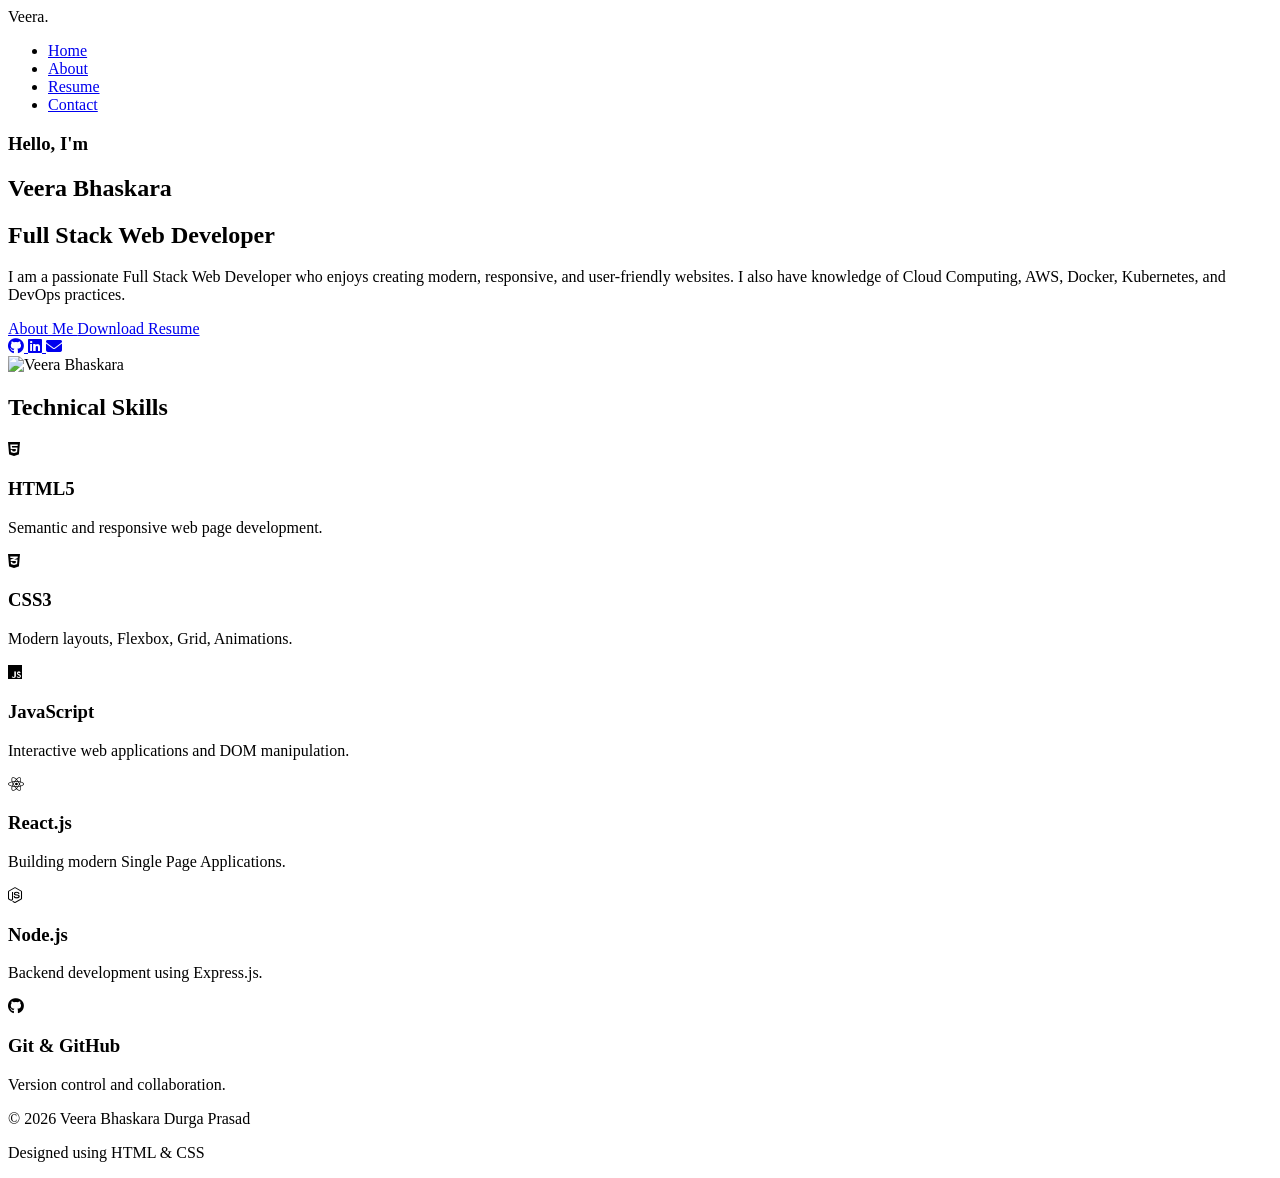
==== index.html @ c58fdfc6 "Add initial HTML structure for personal website" ====
<!DOCTYPE html>
<html lang="en">
<head>
    <meta charset="UTF-8">
    <meta name="viewport" content="width=device-width, initial-scale=1.0">
    <title>Veera Bhaskara | Full Stack Web Developer</title>

    <!-- CSS -->
    <link rel="stylesheet" href="style.css">

    <!-- Google Fonts -->
    <link href="https://fonts.googleapis.com/css2?family=Poppins:wght@300;400;500;600;700&display=swap" rel="stylesheet">

    <!-- Font Awesome Icons -->
    <link rel="stylesheet"
          href="https://cdnjs.cloudflare.com/ajax/libs/font-awesome/6.5.2/css/all.min.css">
</head>

<body>

<!-- ================= NAVBAR ================= -->

<header>

<nav class="navbar">

<div class="logo">
    Veera<span>.</span>
</div>

<ul class="nav-links">

<li><a href="index.html" class="active">Home</a></li>
<li><a href="about.html">About</a></li>
<li><a href="resume.html">Resume</a></li>
<li><a href="contact.html">Contact</a></li>

</ul>

</nav>

</header>

<!-- ================= HERO ================= -->

<section class="hero">

<div class="hero-text">

<h3>Hello, I'm</h3>

<h1>Veera Bhaskara</h1>

<h2>Full Stack Web Developer</h2>

<p>

I am a passionate Full Stack Web Developer who enjoys creating modern,
responsive, and user-friendly websites. I also have knowledge of
Cloud Computing, AWS, Docker, Kubernetes, and DevOps practices.

</p>

<div class="buttons">

<a href="about.html" class="btn">
About Me
</a>

<a href="resume/Veera_Bhaskara_Resume.pdf"
class="btn btn-green"
download>

Download Resume

</a>

</div>

<div class="social-icons">

<a href="https://github.com/NOVA-HELIOS/my-self" target="_blank">
<i class="fab fa-github"></i>
</a>

<a href="https://www.linkedin.com/in/koujuluri-veera-bhaskara-durga-prasad-a926a7379"
target="_blank">

<i class="fab fa-linkedin"></i>

</a>

<a href="mailto:veerabhaskar9000@gmail.com">

<i class="fas fa-envelope"></i>

</a>

</div>

</div>

<div class="hero-image">

<img src="images/profile.jpg" alt="Veera Bhaskara">

</div>

</section>

<!-- ================= SKILLS ================= -->

<section class="skills">

<h2>Technical Skills</h2>

<div class="skill-container">

<div class="skill-card">

<i class="fab fa-html5"></i>

<h3>HTML5</h3>

<p>Semantic and responsive web page development.</p>

</div>

<div class="skill-card">

<i class="fab fa-css3-alt"></i>

<h3>CSS3</h3>

<p>Modern layouts, Flexbox, Grid, Animations.</p>

</div>

<div class="skill-card">

<i class="fab fa-js"></i>

<h3>JavaScript</h3>

<p>Interactive web applications and DOM manipulation.</p>

</div>

<div class="skill-card">

<i class="fab fa-react"></i>

<h3>React.js</h3>

<p>Building modern Single Page Applications.</p>

</div>

<div class="skill-card">

<i class="fab fa-node-js"></i>

<h3>Node.js</h3>

<p>Backend development using Express.js.</p>

</div>

<div class="skill-card">

<i class="fab fa-github"></i>

<h3>Git & GitHub</h3>

<p>Version control and collaboration.</p>

</div>

</div>

</section>

<!-- ================= FOOTER ================= -->

<footer>

<p>

© 2026 Veera Bhaskara Durga Prasad

</p>

<p>

Designed using HTML & CSS

</p>

</footer>

</body>

</html>
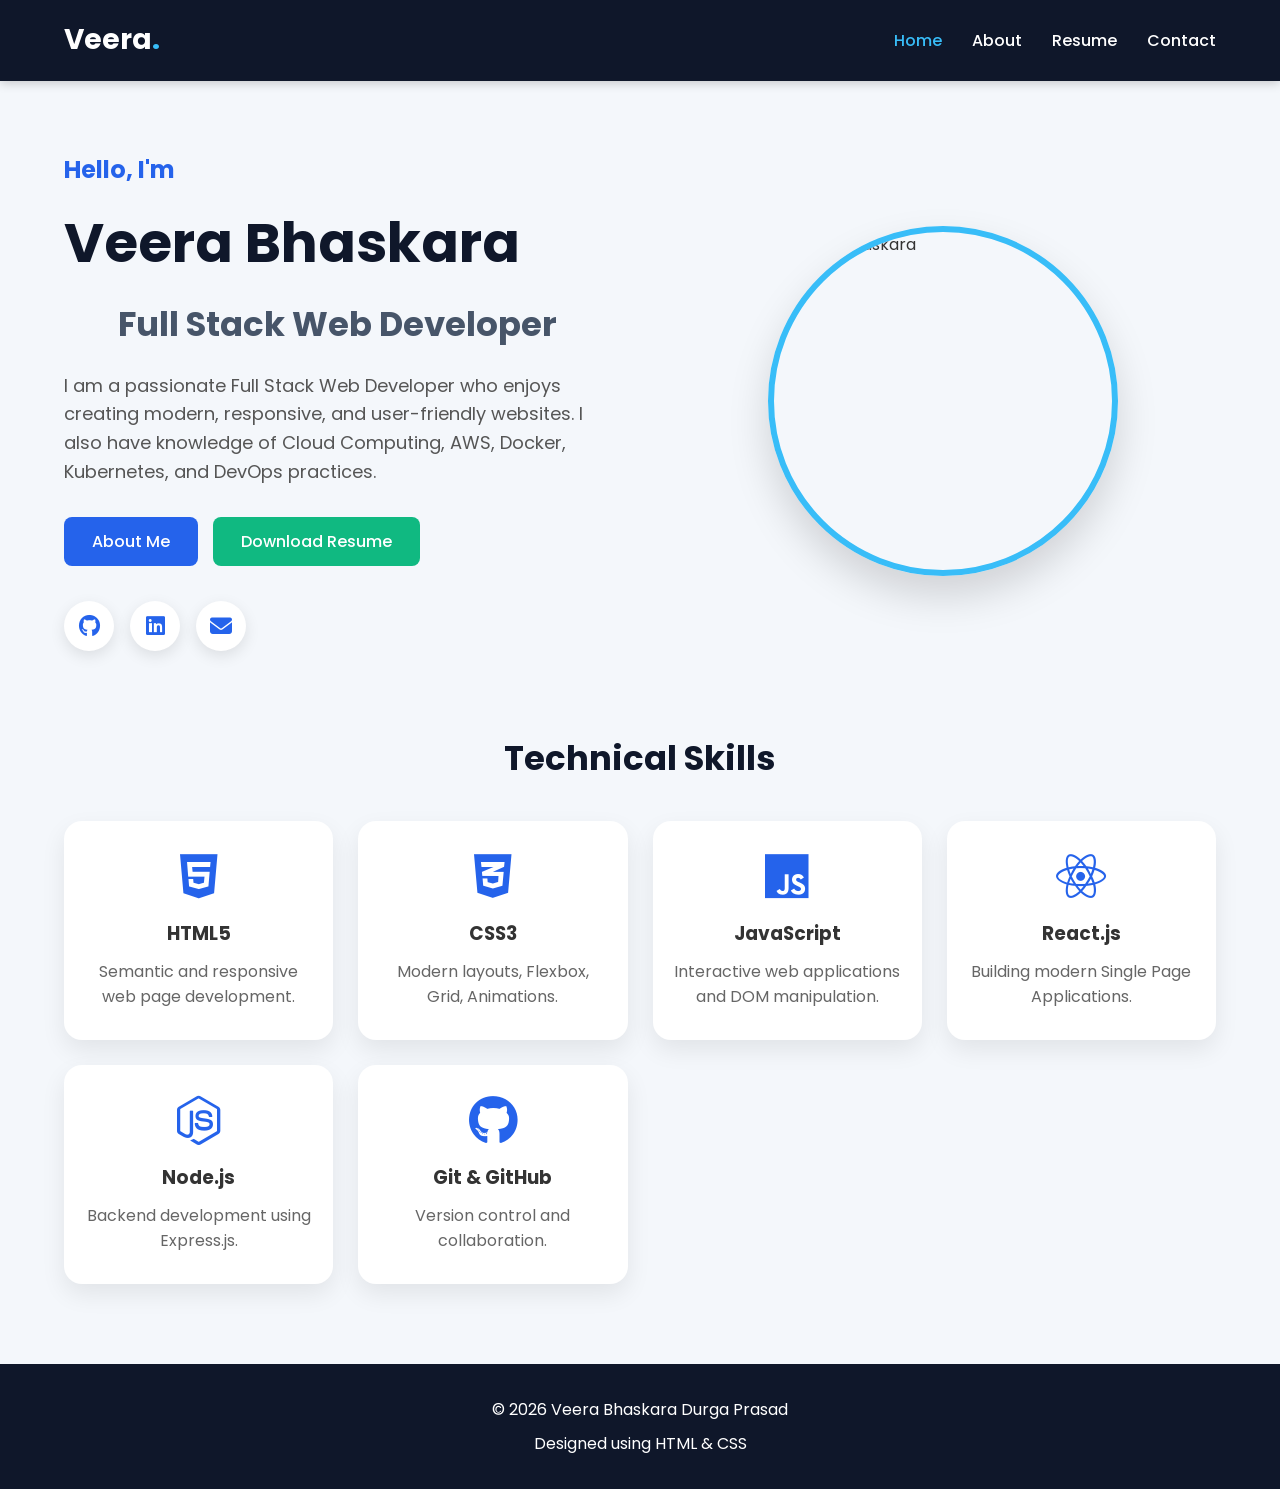
==== commit 08a390ac: "Update index.html" ====
--- a/index.html
+++ b/index.html
@@ -102,7 +102,7 @@
 
 <div class="hero-image">
 
-<img src="images/profile.jpg" alt="Veera Bhaskara">
+<img src="images/profile.png" alt="Veera Bhaskara">
 
 </div>
 
--- a/style.css
+++ b/style.css
@@ -0,0 +1,776 @@
+/* ===========================
+   GOOGLE FONT & RESET
+=========================== */
+
+@import url('https://fonts.googleapis.com/css2?family=Poppins:wght@300;400;500;600;700&display=swap');
+
+*{
+    margin:0;
+    padding:0;
+    box-sizing:border-box;
+    font-family:'Poppins',sans-serif;
+}
+
+html{
+    scroll-behavior:smooth;
+}
+
+body{
+    background:#f4f7fb;
+    color:#333;
+    line-height:1.6;
+}
+
+/* ===========================
+   NAVBAR
+=========================== */
+
+header{
+    width:100%;
+    position:sticky;
+    top:0;
+    z-index:1000;
+    background:#0f172a;
+    box-shadow:0 2px 10px rgba(0,0,0,.2);
+}
+
+.navbar{
+    width:90%;
+    margin:auto;
+    display:flex;
+    justify-content:space-between;
+    align-items:center;
+    padding:18px 0;
+}
+
+.logo{
+    font-size:28px;
+    font-weight:700;
+    color:#fff;
+}
+
+.logo span{
+    color:#38bdf8;
+}
+
+.nav-links{
+    display:flex;
+    list-style:none;
+}
+
+.nav-links li{
+    margin-left:30px;
+}
+
+.nav-links a{
+    color:white;
+    text-decoration:none;
+    font-weight:500;
+    transition:.3s;
+}
+
+.nav-links a:hover,
+.nav-links .active{
+    color:#38bdf8;
+}
+
+/* ===========================
+   HERO SECTION
+=========================== */
+
+.hero{
+    width:90%;
+    margin:70px auto;
+    display:flex;
+    justify-content:space-between;
+    align-items:center;
+    gap:60px;
+}
+
+.hero-text{
+    flex:1;
+}
+
+.hero-text h3{
+    color:#2563eb;
+    font-size:24px;
+}
+
+.hero-text h1{
+    font-size:55px;
+    margin:10px 0;
+    color:#0f172a;
+}
+
+.hero-text h2{
+    color:#475569;
+    margin-bottom:20px;
+}
+
+.hero-text p{
+    font-size:18px;
+    color:#555;
+    margin-bottom:30px;
+}
+
+.buttons{
+    display:flex;
+    gap:15px;
+    flex-wrap:wrap;
+}
+
+.btn{
+    display:inline-block;
+    padding:12px 28px;
+    background:#2563eb;
+    color:#fff;
+    text-decoration:none;
+    border-radius:8px;
+    transition:.3s;
+    font-weight:500;
+}
+
+.btn:hover{
+    background:#1d4ed8;
+    transform:translateY(-3px);
+}
+
+.btn-green{
+    background:#10b981;
+}
+
+.btn-green:hover{
+    background:#059669;
+}
+
+.hero-image{
+    flex:1;
+    display:flex;
+    justify-content:center;
+}
+
+.hero-image img{
+    width:350px;
+    height:350px;
+    border-radius:50%;
+    object-fit:cover;
+    border:6px solid #38bdf8;
+    box-shadow:0 20px 40px rgba(0,0,0,.15);
+}
+
+/* ===========================
+   SOCIAL ICONS
+=========================== */
+
+.social-icons{
+    margin-top:35px;
+}
+
+.social-icons a{
+    display:inline-flex;
+    justify-content:center;
+    align-items:center;
+    width:50px;
+    height:50px;
+    margin-right:12px;
+    border-radius:50%;
+    background:white;
+    color:#2563eb;
+    text-decoration:none;
+    font-size:22px;
+    box-shadow:0 5px 15px rgba(0,0,0,.1);
+    transition:.3s;
+}
+
+.social-icons a:hover{
+    background:#2563eb;
+    color:white;
+    transform:translateY(-5px);
+}
+
+/* ===========================
+   PAGE TITLE
+=========================== */
+
+.page-title{
+    text-align:center;
+    padding:60px 20px 30px;
+}
+
+.page-title h1{
+    font-size:42px;
+    color:#0f172a;
+}
+
+.page-title p{
+    color:#64748b;
+    margin-top:10px;
+}
+
+/* ===========================
+   SECTION TITLE
+=========================== */
+
+section h2{
+    text-align:center;
+    margin-bottom:35px;
+    color:#0f172a;
+    font-size:34px;
+}
+/* ===========================
+   ABOUT SECTION
+=========================== */
+
+.about-container{
+    width:90%;
+    margin:60px auto;
+    display:flex;
+    align-items:center;
+    justify-content:space-between;
+    gap:50px;
+    flex-wrap:wrap;
+}
+
+.about-image{
+    flex:1;
+    text-align:center;
+}
+
+.about-image img{
+    width:320px;
+    height:320px;
+    object-fit:cover;
+    border-radius:20px;
+    box-shadow:0 10px 30px rgba(0,0,0,.15);
+}
+
+.about-content{
+    flex:2;
+}
+
+.about-content h2{
+    text-align:left;
+    margin-bottom:20px;
+    color:#2563eb;
+}
+
+.about-content p{
+    margin-bottom:18px;
+    color:#555;
+    font-size:17px;
+}
+
+/* ===========================
+   EDUCATION & OBJECTIVE
+=========================== */
+
+.education,
+.objective,
+.career-goal{
+    width:90%;
+    margin:70px auto;
+}
+
+.card,
+.goal-card{
+    background:#fff;
+    padding:30px;
+    border-radius:15px;
+    box-shadow:0 10px 25px rgba(0,0,0,.08);
+    transition:.3s;
+}
+
+.card:hover,
+.goal-card:hover{
+    transform:translateY(-5px);
+}
+
+.card h3{
+    color:#2563eb;
+    margin-bottom:10px;
+}
+
+.card p{
+    color:#555;
+    line-height:1.8;
+}
+
+/* ===========================
+   HOME SKILLS
+=========================== */
+
+.skills{
+    width:90%;
+    margin:80px auto;
+}
+
+.skill-container{
+    display:grid;
+    grid-template-columns:repeat(auto-fit,minmax(220px,1fr));
+    gap:25px;
+}
+
+.skill-card{
+    background:#fff;
+    padding:30px 20px;
+    text-align:center;
+    border-radius:18px;
+    box-shadow:0 10px 25px rgba(0,0,0,.08);
+    transition:.3s;
+}
+
+.skill-card:hover{
+    transform:translateY(-8px);
+}
+
+.skill-card i{
+    font-size:50px;
+    color:#2563eb;
+    margin-bottom:18px;
+}
+
+.skill-card h3{
+    margin-bottom:10px;
+}
+
+.skill-card p{
+    color:#666;
+}
+
+/* ===========================
+   ABOUT SKILL GRID
+=========================== */
+
+.technical{
+    width:90%;
+    margin:70px auto;
+}
+
+.skill-grid{
+    display:grid;
+    grid-template-columns:repeat(auto-fit,minmax(160px,1fr));
+    gap:20px;
+}
+
+.skill-box{
+    background:white;
+    padding:25px;
+    text-align:center;
+    border-radius:15px;
+    box-shadow:0 5px 15px rgba(0,0,0,.08);
+    transition:.3s;
+}
+
+.skill-box:hover{
+    background:#2563eb;
+    color:white;
+    transform:translateY(-6px);
+}
+
+.skill-box:hover i,
+.skill-box:hover p{
+    color:white;
+}
+
+.skill-box i{
+    font-size:40px;
+    color:#2563eb;
+    margin-bottom:12px;
+}
+
+/* ===========================
+   INTERESTS
+=========================== */
+
+.interests{
+    width:90%;
+    margin:70px auto;
+    text-align:center;
+}
+
+.interest-list{
+    display:flex;
+    flex-wrap:wrap;
+    justify-content:center;
+    gap:15px;
+}
+
+.interest-list span{
+    background:#2563eb;
+    color:white;
+    padding:12px 20px;
+    border-radius:30px;
+    transition:.3s;
+}
+
+.interest-list span:hover{
+    background:#0f172a;
+}
+
+/* ===========================
+   RESUME
+=========================== */
+
+.resume-container{
+    width:90%;
+    margin:60px auto;
+}
+
+.resume-card{
+    background:white;
+    padding:40px;
+    text-align:center;
+    border-radius:20px;
+    box-shadow:0 10px 30px rgba(0,0,0,.08);
+}
+
+.resume-icon{
+    font-size:70px;
+    color:#2563eb;
+    margin-bottom:20px;
+}
+
+.resume-card h2{
+    margin-bottom:20px;
+}
+
+.resume-card p{
+    color:#555;
+    margin-bottom:30px;
+    line-height:1.8;
+}
+
+.download-btn{
+    display:inline-block;
+    padding:14px 35px;
+    background:#10b981;
+    color:white;
+    text-decoration:none;
+    border-radius:8px;
+    font-weight:600;
+    transition:.3s;
+}
+
+.download-btn:hover{
+    background:#059669;
+    transform:translateY(-4px);
+}
+
+/* ===========================
+   RESUME HIGHLIGHTS
+=========================== */
+
+.resume-highlights{
+    width:90%;
+    margin:80px auto;
+}
+
+.highlight-grid{
+    display:grid;
+    grid-template-columns:repeat(auto-fit,minmax(220px,1fr));
+    gap:25px;
+}
+
+.highlight-card{
+    background:white;
+    padding:30px;
+    text-align:center;
+    border-radius:18px;
+    box-shadow:0 10px 25px rgba(0,0,0,.08);
+    transition:.3s;
+}
+
+.highlight-card:hover{
+    transform:translateY(-6px);
+}
+
+.highlight-card i{
+    font-size:45px;
+    color:#2563eb;
+    margin-bottom:15px;
+}
+
+.highlight-card h3{
+    margin-bottom:10px;
+}
+
+.highlight-card p{
+    color:#555;
+    line-height:1.8;
+}
+/* ===========================
+   CONTACT PAGE
+=========================== */
+
+.contact-container{
+    width:90%;
+    margin:60px auto;
+    display:grid;
+    grid-template-columns:1fr 1fr;
+    gap:40px;
+}
+
+.contact-info,
+.contact-form{
+    background:#fff;
+    padding:35px;
+    border-radius:18px;
+    box-shadow:0 10px 25px rgba(0,0,0,.08);
+}
+
+.contact-info h2,
+.contact-form h2{
+    margin-bottom:25px;
+    color:#0f172a;
+}
+
+.info-card{
+    display:flex;
+    align-items:center;
+    gap:18px;
+    margin-bottom:25px;
+}
+
+.info-card i{
+    width:55px;
+    height:55px;
+    background:#2563eb;
+    color:#fff;
+    display:flex;
+    justify-content:center;
+    align-items:center;
+    border-radius:50%;
+    font-size:22px;
+}
+
+.info-card h3{
+    margin-bottom:5px;
+    color:#0f172a;
+}
+
+.info-card a{
+    color:#555;
+    text-decoration:none;
+}
+
+.info-card a:hover{
+    color:#2563eb;
+}
+
+.contact-form form{
+    display:flex;
+    flex-direction:column;
+}
+
+.contact-form input,
+.contact-form textarea{
+    margin-bottom:18px;
+    padding:14px;
+    border:1px solid #d1d5db;
+    border-radius:8px;
+    font-size:16px;
+    outline:none;
+    transition:.3s;
+}
+
+.contact-form input:focus,
+.contact-form textarea:focus{
+    border-color:#2563eb;
+    box-shadow:0 0 6px rgba(37,99,235,.3);
+}
+
+.contact-form button{
+    background:#2563eb;
+    color:#fff;
+    border:none;
+    padding:14px;
+    border-radius:8px;
+    font-size:17px;
+    cursor:pointer;
+    transition:.3s;
+}
+
+.contact-form button:hover{
+    background:#1d4ed8;
+}
+
+/* ===========================
+   FOOTER
+=========================== */
+
+footer{
+    margin-top:80px;
+    background:#0f172a;
+    color:#fff;
+    text-align:center;
+    padding:25px 15px;
+}
+
+footer p{
+    margin:8px 0;
+}
+
+/* ===========================
+   SCROLLBAR
+=========================== */
+
+::-webkit-scrollbar{
+    width:10px;
+}
+
+::-webkit-scrollbar-track{
+    background:#f1f5f9;
+}
+
+::-webkit-scrollbar-thumb{
+    background:#2563eb;
+    border-radius:10px;
+}
+
+::-webkit-scrollbar-thumb:hover{
+    background:#1d4ed8;
+}
+
+/* ===========================
+   RESPONSIVE DESIGN
+=========================== */
+
+@media(max-width:992px){
+
+.hero{
+    flex-direction:column-reverse;
+    text-align:center;
+}
+
+.hero-text h1{
+    font-size:42px;
+}
+
+.hero-image img{
+    width:280px;
+    height:280px;
+}
+
+.about-container{
+    flex-direction:column;
+    text-align:center;
+}
+
+.about-content h2{
+    text-align:center;
+}
+
+.contact-container{
+    grid-template-columns:1fr;
+}
+
+}
+
+@media(max-width:768px){
+
+.navbar{
+    flex-direction:column;
+}
+
+.nav-links{
+    flex-direction:column;
+    margin-top:20px;
+    text-align:center;
+}
+
+.nav-links li{
+    margin:12px 0;
+}
+
+.hero{
+    margin-top:40px;
+}
+
+.hero-text h1{
+    font-size:34px;
+}
+
+.hero-text h2{
+    font-size:22px;
+}
+
+.hero-text p{
+    font-size:16px;
+}
+
+.hero-image img{
+    width:220px;
+    height:220px;
+}
+
+.buttons{
+    justify-content:center;
+}
+
+.skill-container,
+.skill-grid,
+.highlight-grid{
+    grid-template-columns:1fr;
+}
+
+.page-title h1{
+    font-size:34px;
+}
+
+.contact-info,
+.contact-form,
+.resume-card,
+.card,
+.goal-card,
+.highlight-card{
+    padding:25px;
+}
+
+}
+
+@media(max-width:480px){
+
+.logo{
+    font-size:24px;
+}
+
+.hero-text h1{
+    font-size:28px;
+}
+
+.hero-text h2{
+    font-size:18px;
+}
+
+.hero-text p{
+    font-size:15px;
+}
+
+.hero-image img{
+    width:180px;
+    height:180px;
+}
+
+.btn,
+.download-btn{
+    width:100%;
+    text-align:center;
+}
+
+.social-icons{
+    display:flex;
+    justify-content:center;
+    flex-wrap:wrap;
+}
+
+.info-card{
+    flex-direction:column;
+    text-align:center;
+}
+
+.interest-list{
+    flex-direction:column;
+    align-items:center;
+}
+
+}
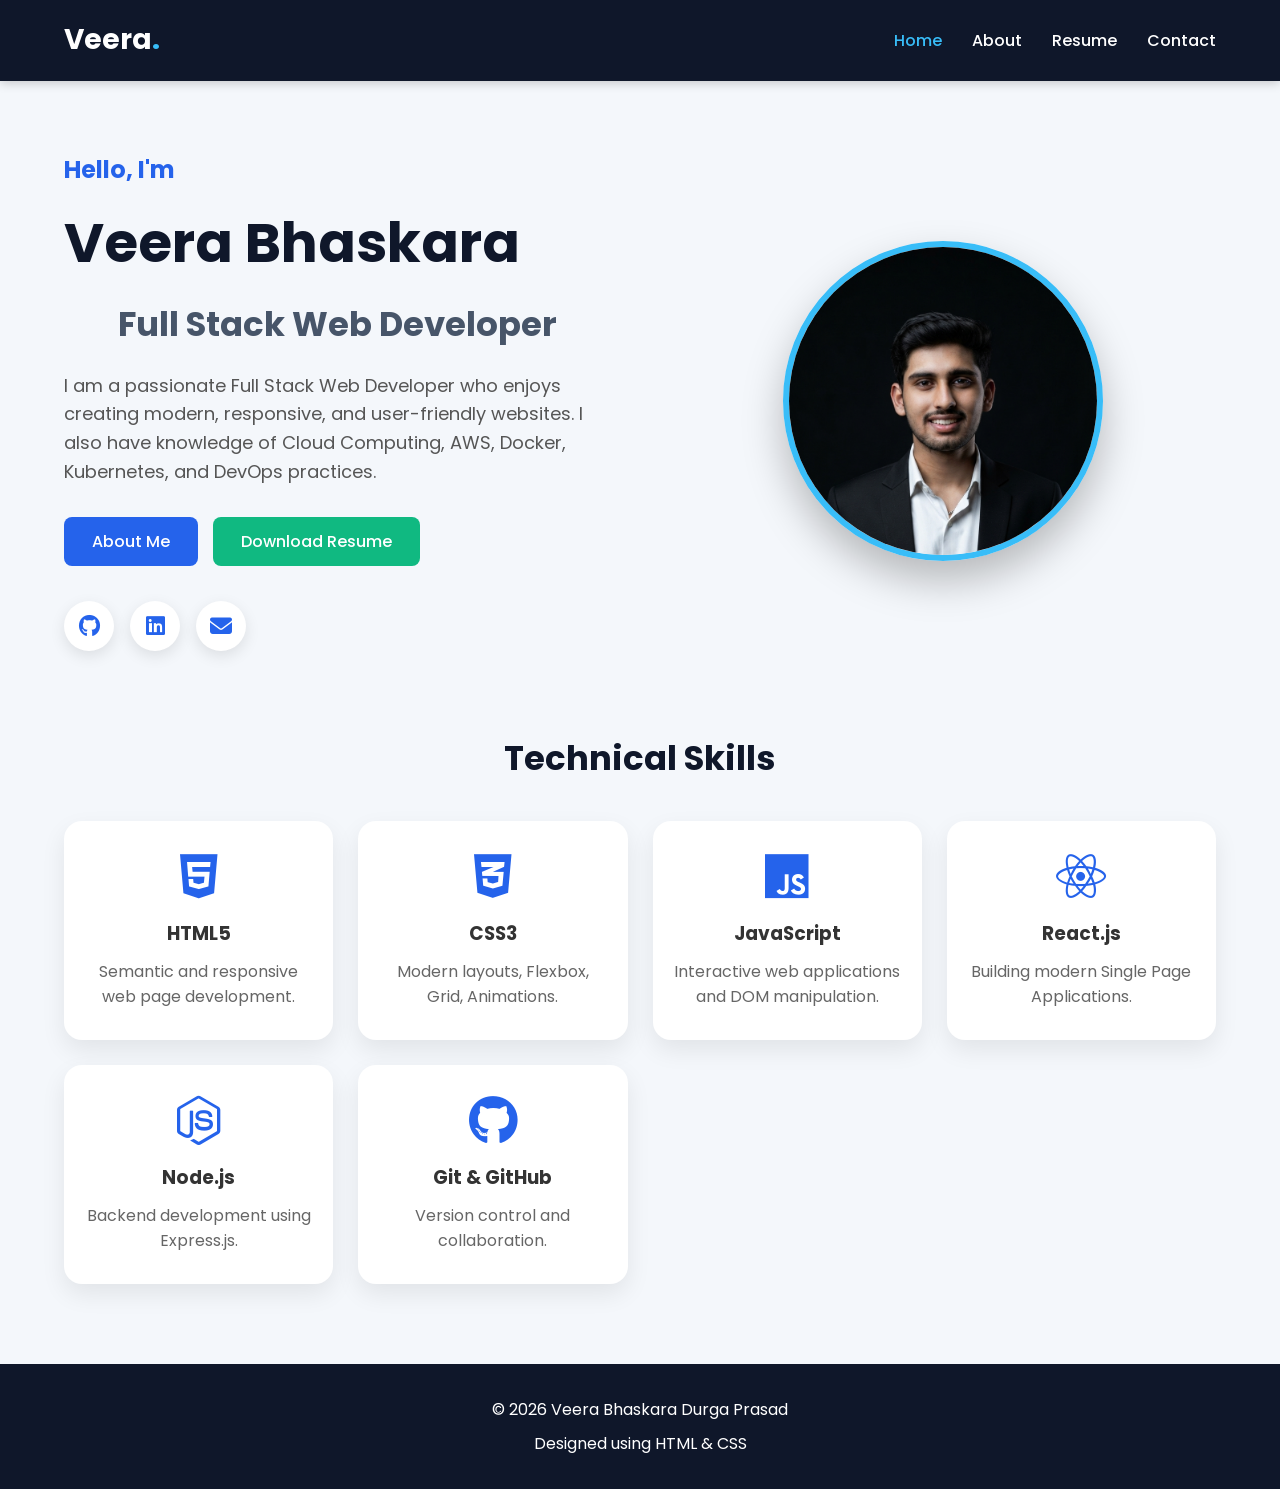
==== commit cf55ce6a: "Update index.html" ====
--- a/index.html
+++ b/index.html
@@ -67,12 +67,8 @@
 About Me
 </a>
 
-<a href="resume/Veera_Bhaskara_Resume.pdf"
-class="btn btn-green"
-download>
-
-Download Resume
-
+<a href="resume/resume.pdf" class="btn btn-green" download>
+    Download Resume
 </a>
 
 </div>
--- a/style.css
+++ b/style.css
@@ -147,15 +147,22 @@
     flex:1;
     display:flex;
     justify-content:center;
+    align-items:center;
 }
 
 .hero-image img{
-    width:350px;
-    height:350px;
+    width:320px;
+    height:320px;
+    object-fit:cover;
+    object-position:center top;
     border-radius:50%;
-    object-fit:cover;
     border:6px solid #38bdf8;
-    box-shadow:0 20px 40px rgba(0,0,0,.15);
+    box-shadow:0 20px 40px rgba(0,0,0,.25);
+    transition:all 0.4s ease;
+}
+
+.hero-image img:hover{
+    transform:scale(1.05);
 }
 
 /* ===========================
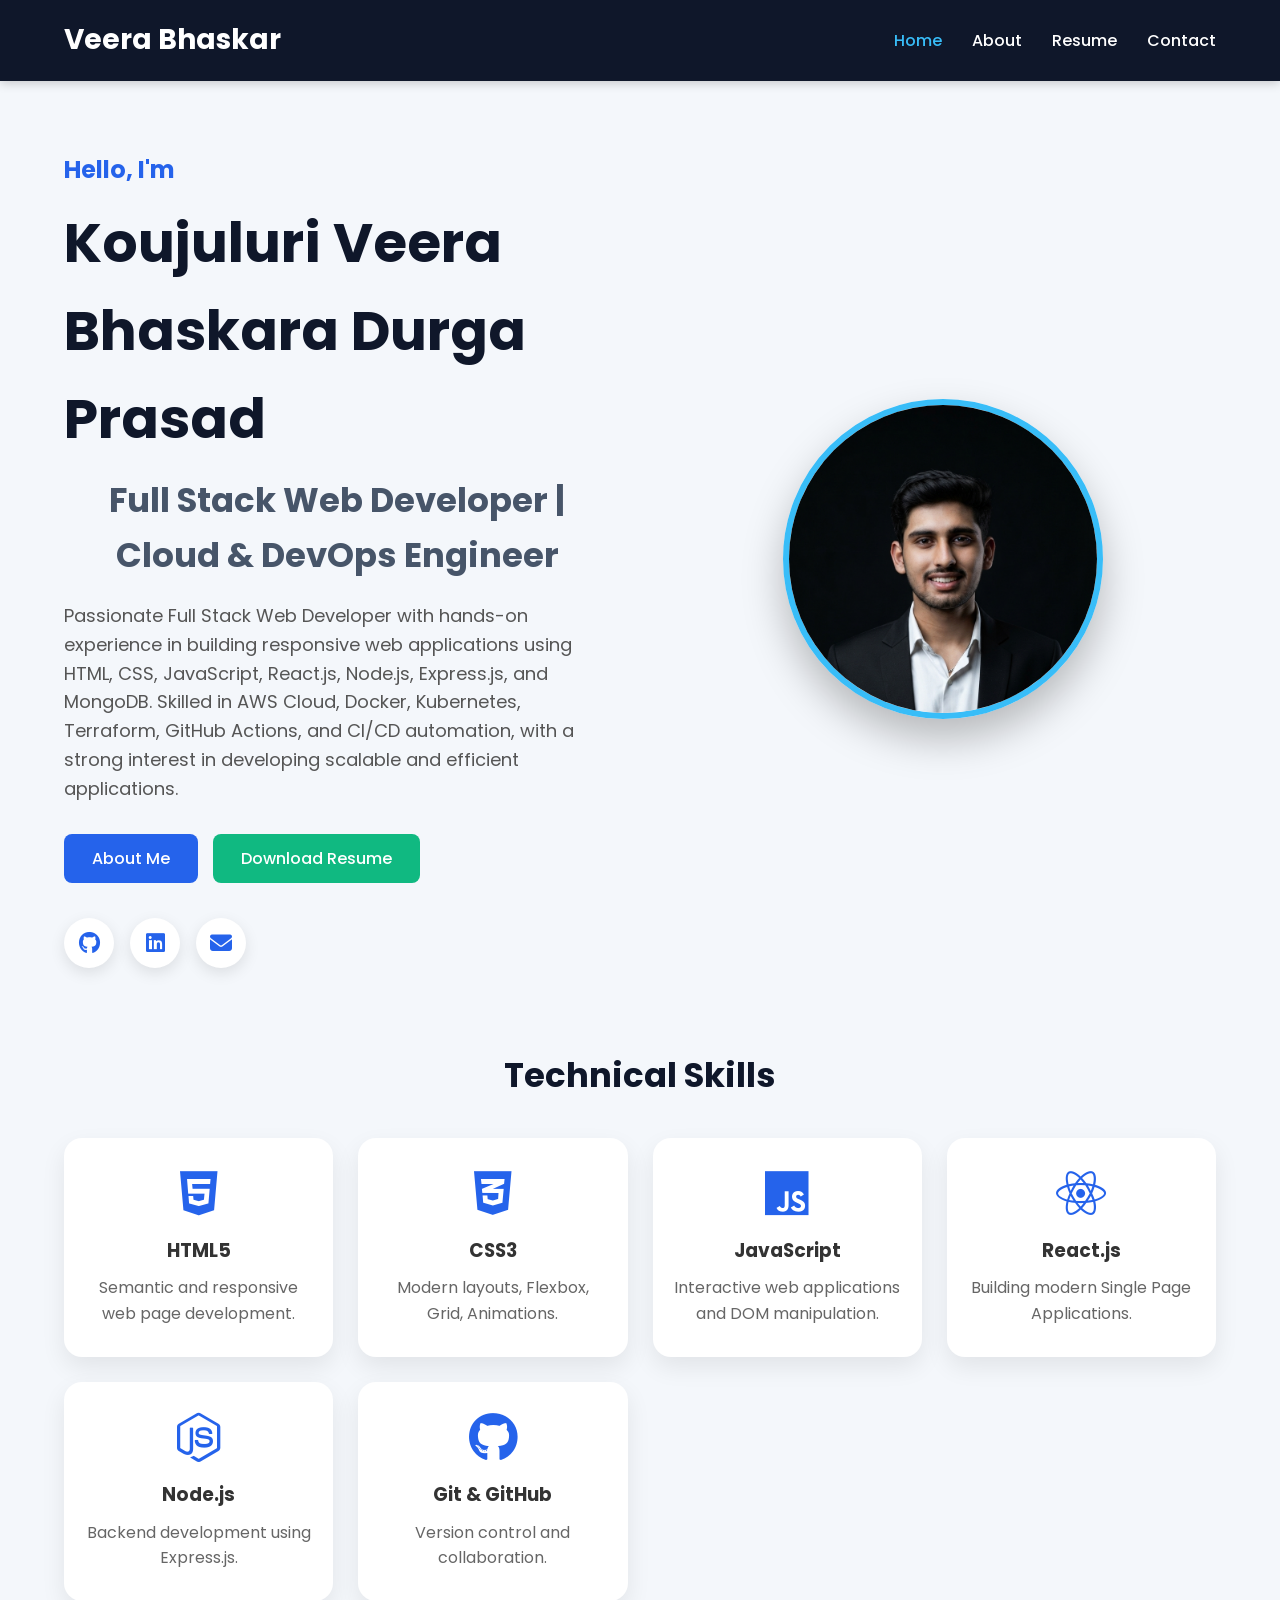
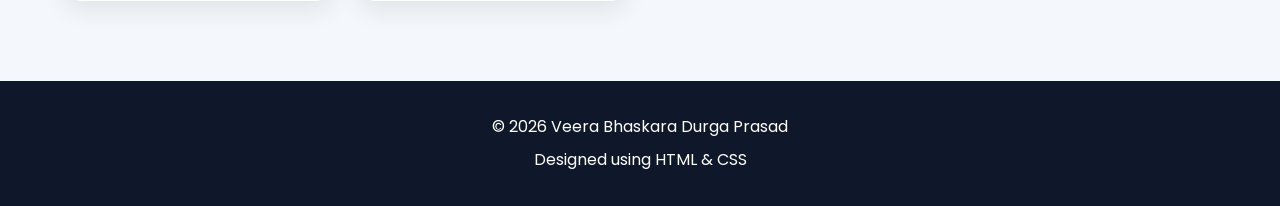
==== commit fe19cf5f: "Update index.html" ====
--- a/index.html
+++ b/index.html
@@ -25,7 +25,7 @@
 <nav class="navbar">
 
 <div class="logo">
-    Veera<span>.</span>
+    Veera<span> </span>Bhaskar</span>
 </div>
 
 <ul class="nav-links">
@@ -49,16 +49,16 @@
 
 <h3>Hello, I'm</h3>
 
-<h1>Veera Bhaskara</h1>
+<h1>Koujuluri Veera Bhaskara Durga Prasad</h1>
 
-<h2>Full Stack Web Developer</h2>
+<h2>Full Stack Web Developer <span>|</span> Cloud & DevOps Engineer</h2>
 
 <p>
-
-I am a passionate Full Stack Web Developer who enjoys creating modern,
-responsive, and user-friendly websites. I also have knowledge of
-Cloud Computing, AWS, Docker, Kubernetes, and DevOps practices.
-
+Passionate Full Stack Web Developer with hands-on experience in building
+responsive web applications using HTML, CSS, JavaScript, React.js,
+Node.js, Express.js, and MongoDB. Skilled in AWS Cloud, Docker,
+Kubernetes, Terraform, GitHub Actions, and CI/CD automation, with a
+strong interest in developing scalable and efficient applications.
 </p>
 
 <div class="buttons">
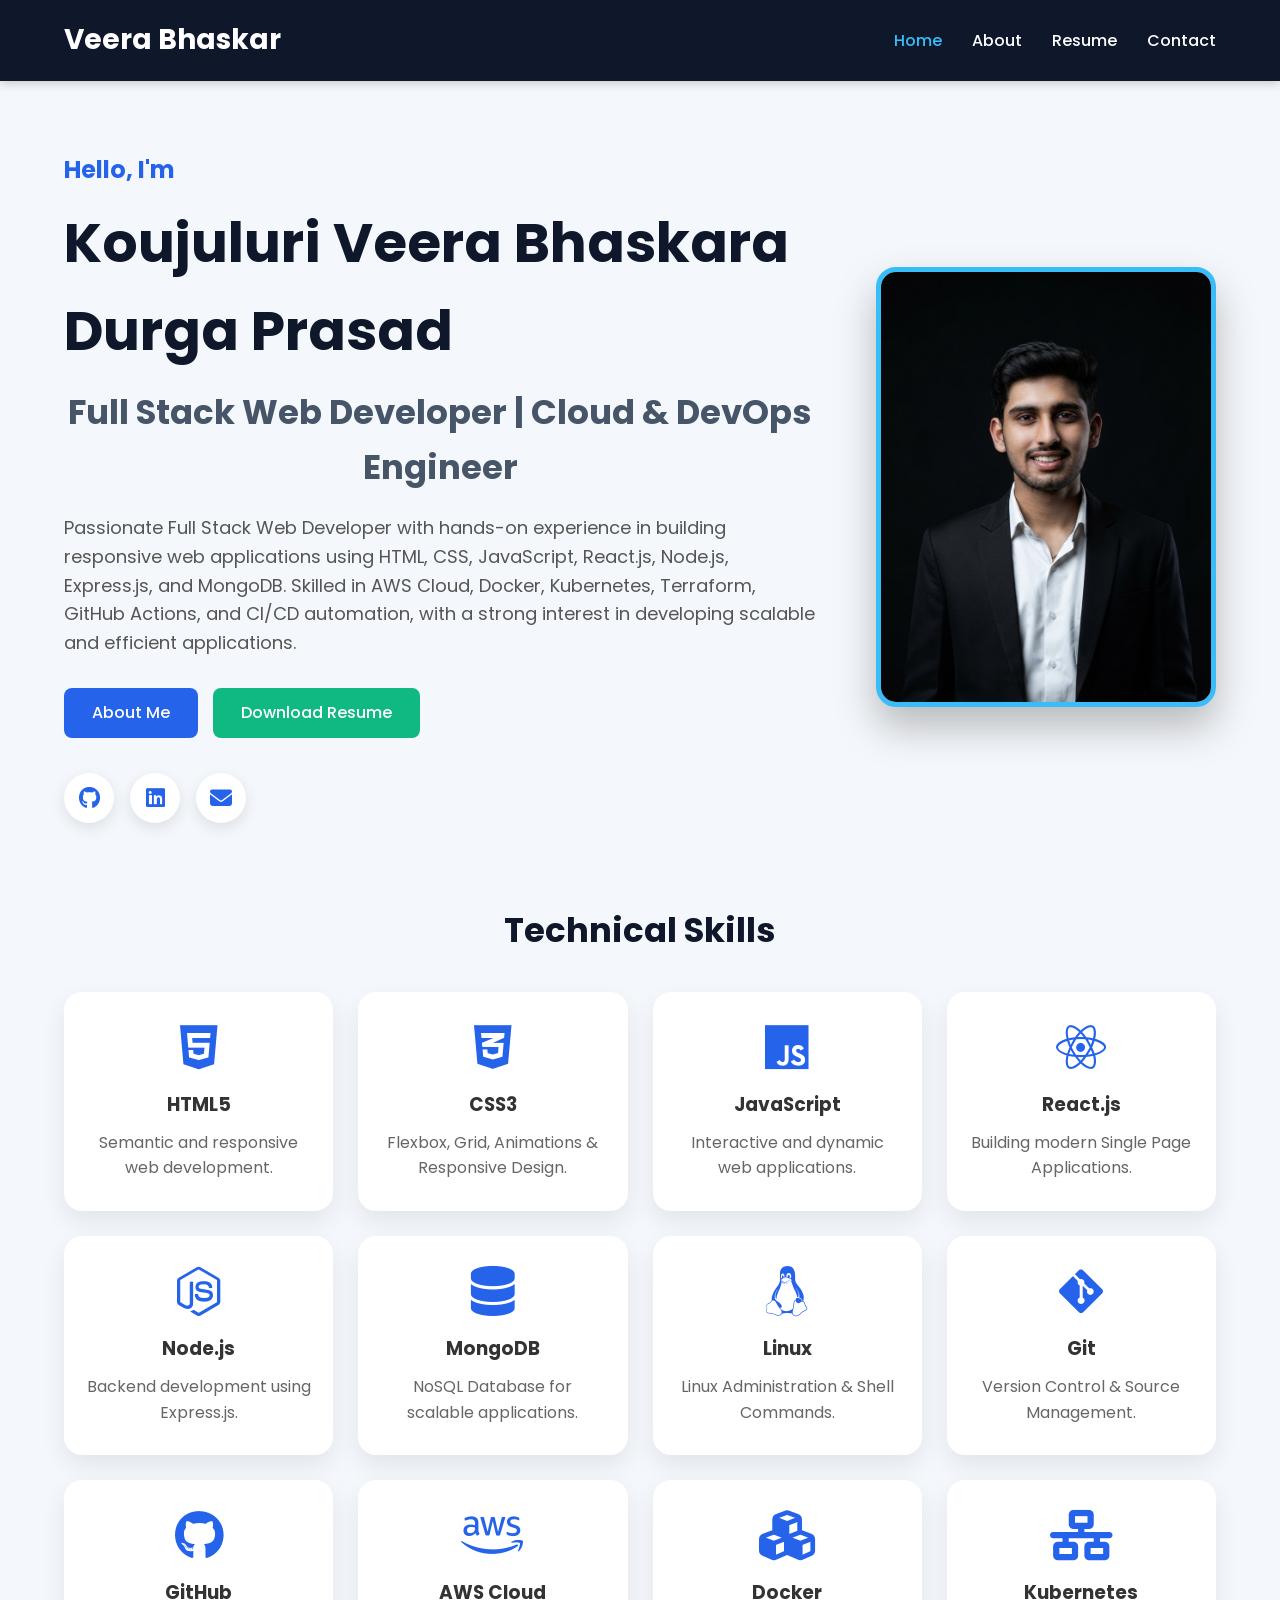
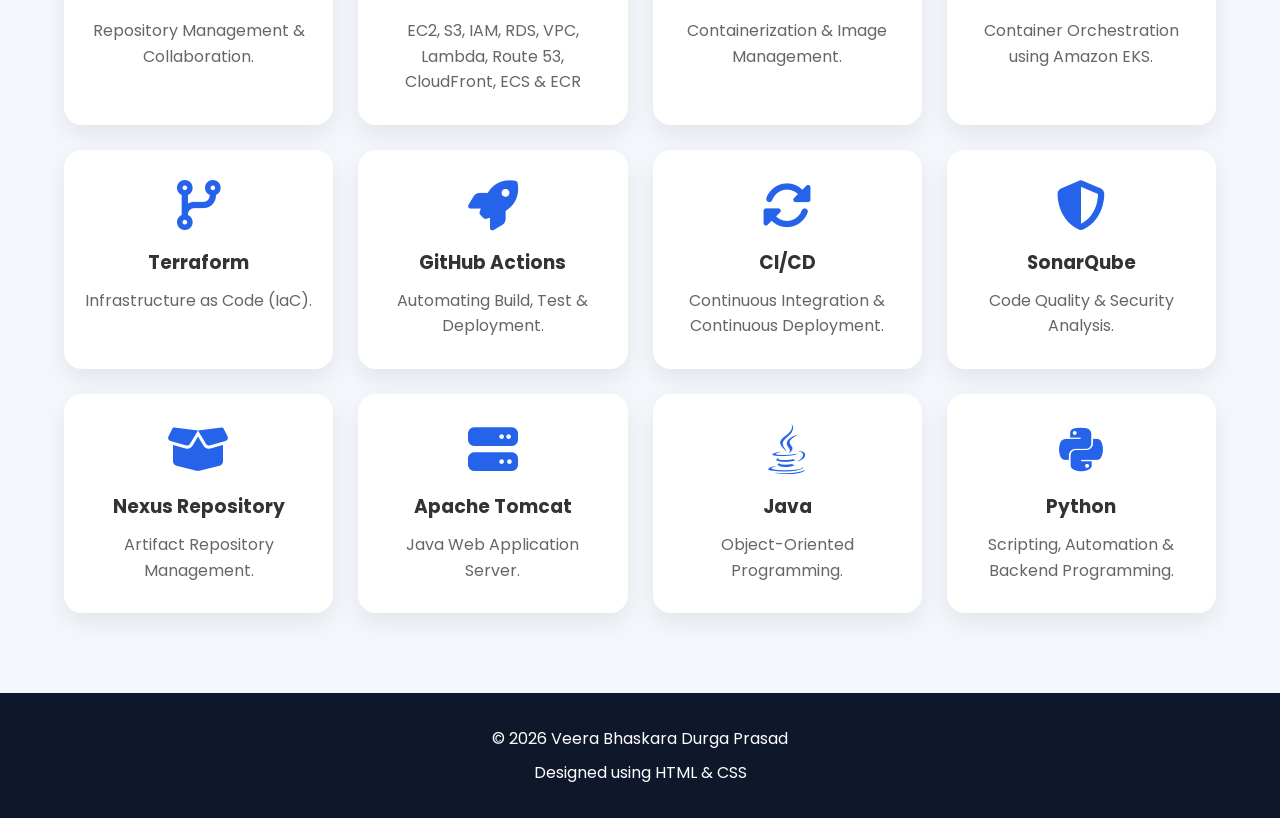
==== commit 60166bd2: "Update index.html" ====
--- a/index.html
+++ b/index.html
@@ -104,75 +104,139 @@
 
 </section>
 
-<!-- ================= SKILLS ================= -->
+<!-- ================= TECHNICAL SKILLS ================= -->
 
 <section class="skills">
 
-<h2>Technical Skills</h2>
-
-<div class="skill-container">
-
-<div class="skill-card">
-
-<i class="fab fa-html5"></i>
-
-<h3>HTML5</h3>
-
-<p>Semantic and responsive web page development.</p>
-
-</div>
-
-<div class="skill-card">
-
-<i class="fab fa-css3-alt"></i>
-
-<h3>CSS3</h3>
-
-<p>Modern layouts, Flexbox, Grid, Animations.</p>
-
-</div>
-
-<div class="skill-card">
-
-<i class="fab fa-js"></i>
-
-<h3>JavaScript</h3>
-
-<p>Interactive web applications and DOM manipulation.</p>
-
-</div>
-
-<div class="skill-card">
-
-<i class="fab fa-react"></i>
-
-<h3>React.js</h3>
-
-<p>Building modern Single Page Applications.</p>
-
-</div>
-
-<div class="skill-card">
-
-<i class="fab fa-node-js"></i>
-
-<h3>Node.js</h3>
-
-<p>Backend development using Express.js.</p>
-
-</div>
-
-<div class="skill-card">
-
-<i class="fab fa-github"></i>
-
-<h3>Git & GitHub</h3>
-
-<p>Version control and collaboration.</p>
-
-</div>
-
-</div>
+    <h2>Technical Skills</h2>
+
+    <div class="skill-container">
+
+        <div class="skill-card">
+            <i class="fab fa-html5"></i>
+            <h3>HTML5</h3>
+            <p>Semantic and responsive web development.</p>
+        </div>
+
+        <div class="skill-card">
+            <i class="fab fa-css3-alt"></i>
+            <h3>CSS3</h3>
+            <p>Flexbox, Grid, Animations & Responsive Design.</p>
+        </div>
+
+        <div class="skill-card">
+            <i class="fab fa-js"></i>
+            <h3>JavaScript</h3>
+            <p>Interactive and dynamic web applications.</p>
+        </div>
+
+        <div class="skill-card">
+            <i class="fab fa-react"></i>
+            <h3>React.js</h3>
+            <p>Building modern Single Page Applications.</p>
+        </div>
+
+        <div class="skill-card">
+            <i class="fab fa-node-js"></i>
+            <h3>Node.js</h3>
+            <p>Backend development using Express.js.</p>
+        </div>
+
+        <div class="skill-card">
+            <i class="fas fa-database"></i>
+            <h3>MongoDB</h3>
+            <p>NoSQL Database for scalable applications.</p>
+        </div>
+
+        <div class="skill-card">
+            <i class="fab fa-linux"></i>
+            <h3>Linux</h3>
+            <p>Linux Administration & Shell Commands.</p>
+        </div>
+
+        <div class="skill-card">
+            <i class="fab fa-git-alt"></i>
+            <h3>Git</h3>
+            <p>Version Control & Source Management.</p>
+        </div>
+
+        <div class="skill-card">
+            <i class="fab fa-github"></i>
+            <h3>GitHub</h3>
+            <p>Repository Management & Collaboration.</p>
+        </div>
+
+        <div class="skill-card">
+            <i class="fab fa-aws"></i>
+            <h3>AWS Cloud</h3>
+            <p>
+                EC2, S3, IAM, RDS, VPC,<br>
+                Lambda, Route 53,<br>
+                CloudFront, ECS & ECR
+            </p>
+        </div>
+
+        <div class="skill-card">
+            <i class="fas fa-cubes"></i>
+            <h3>Docker</h3>
+            <p>Containerization & Image Management.</p>
+        </div>
+
+        <div class="skill-card">
+            <i class="fas fa-network-wired"></i>
+            <h3>Kubernetes</h3>
+            <p>Container Orchestration using Amazon EKS.</p>
+        </div>
+
+        <div class="skill-card">
+            <i class="fas fa-code-branch"></i>
+            <h3>Terraform</h3>
+            <p>Infrastructure as Code (IaC).</p>
+        </div>
+
+        <div class="skill-card">
+            <i class="fas fa-rocket"></i>
+            <h3>GitHub Actions</h3>
+            <p>Automating Build, Test & Deployment.</p>
+        </div>
+
+        <div class="skill-card">
+            <i class="fas fa-sync-alt"></i>
+            <h3>CI/CD</h3>
+            <p>Continuous Integration & Continuous Deployment.</p>
+        </div>
+
+        <div class="skill-card">
+            <i class="fas fa-shield-alt"></i>
+            <h3>SonarQube</h3>
+            <p>Code Quality & Security Analysis.</p>
+        </div>
+
+        <div class="skill-card">
+            <i class="fas fa-box-open"></i>
+            <h3>Nexus Repository</h3>
+            <p>Artifact Repository Management.</p>
+        </div>
+
+        <div class="skill-card">
+            <i class="fas fa-server"></i>
+            <h3>Apache Tomcat</h3>
+            <p>Java Web Application Server.</p>
+        </div>
+
+        <div class="skill-card">
+            <i class="fab fa-java"></i>
+            <h3>Java</h3>
+            <p>Object-Oriented Programming.</p>
+        </div>
+
+        <div class="skill-card">
+            <i class="fab fa-python"></i>
+            <h3>Python</h3>
+            <p>Scripting, Automation & Backend Programming.</p>
+        </div>
+
+    </div>
 
 </section>
 
--- a/style.css
+++ b/style.css
@@ -144,25 +144,24 @@
 }
 
 .hero-image{
-    flex:1;
     display:flex;
     justify-content:center;
     align-items:center;
 }
 
 .hero-image img{
-    width:320px;
-    height:320px;
+    width:340px;
+    height:440px;
     object-fit:cover;
     object-position:center top;
-    border-radius:50%;
-    border:6px solid #38bdf8;
+    border-radius:20px;
+    border:5px solid #38bdf8;
     box-shadow:0 20px 40px rgba(0,0,0,.25);
-    transition:all 0.4s ease;
+    transition:.4s;
 }
 
 .hero-image img:hover{
-    transform:scale(1.05);
+    transform:scale(1.03);
 }
 
 /* ===========================
@@ -244,11 +243,13 @@
 }
 
 .about-image img{
-    width:320px;
-    height:320px;
+    width:330px;
+    height:430px;
     object-fit:cover;
+    object-position:center top;
     border-radius:20px;
-    box-shadow:0 10px 30px rgba(0,0,0,.15);
+    border:5px solid #38bdf8;
+    box-shadow:0 20px 40px rgba(0,0,0,.25);
 }
 
 .about-content{
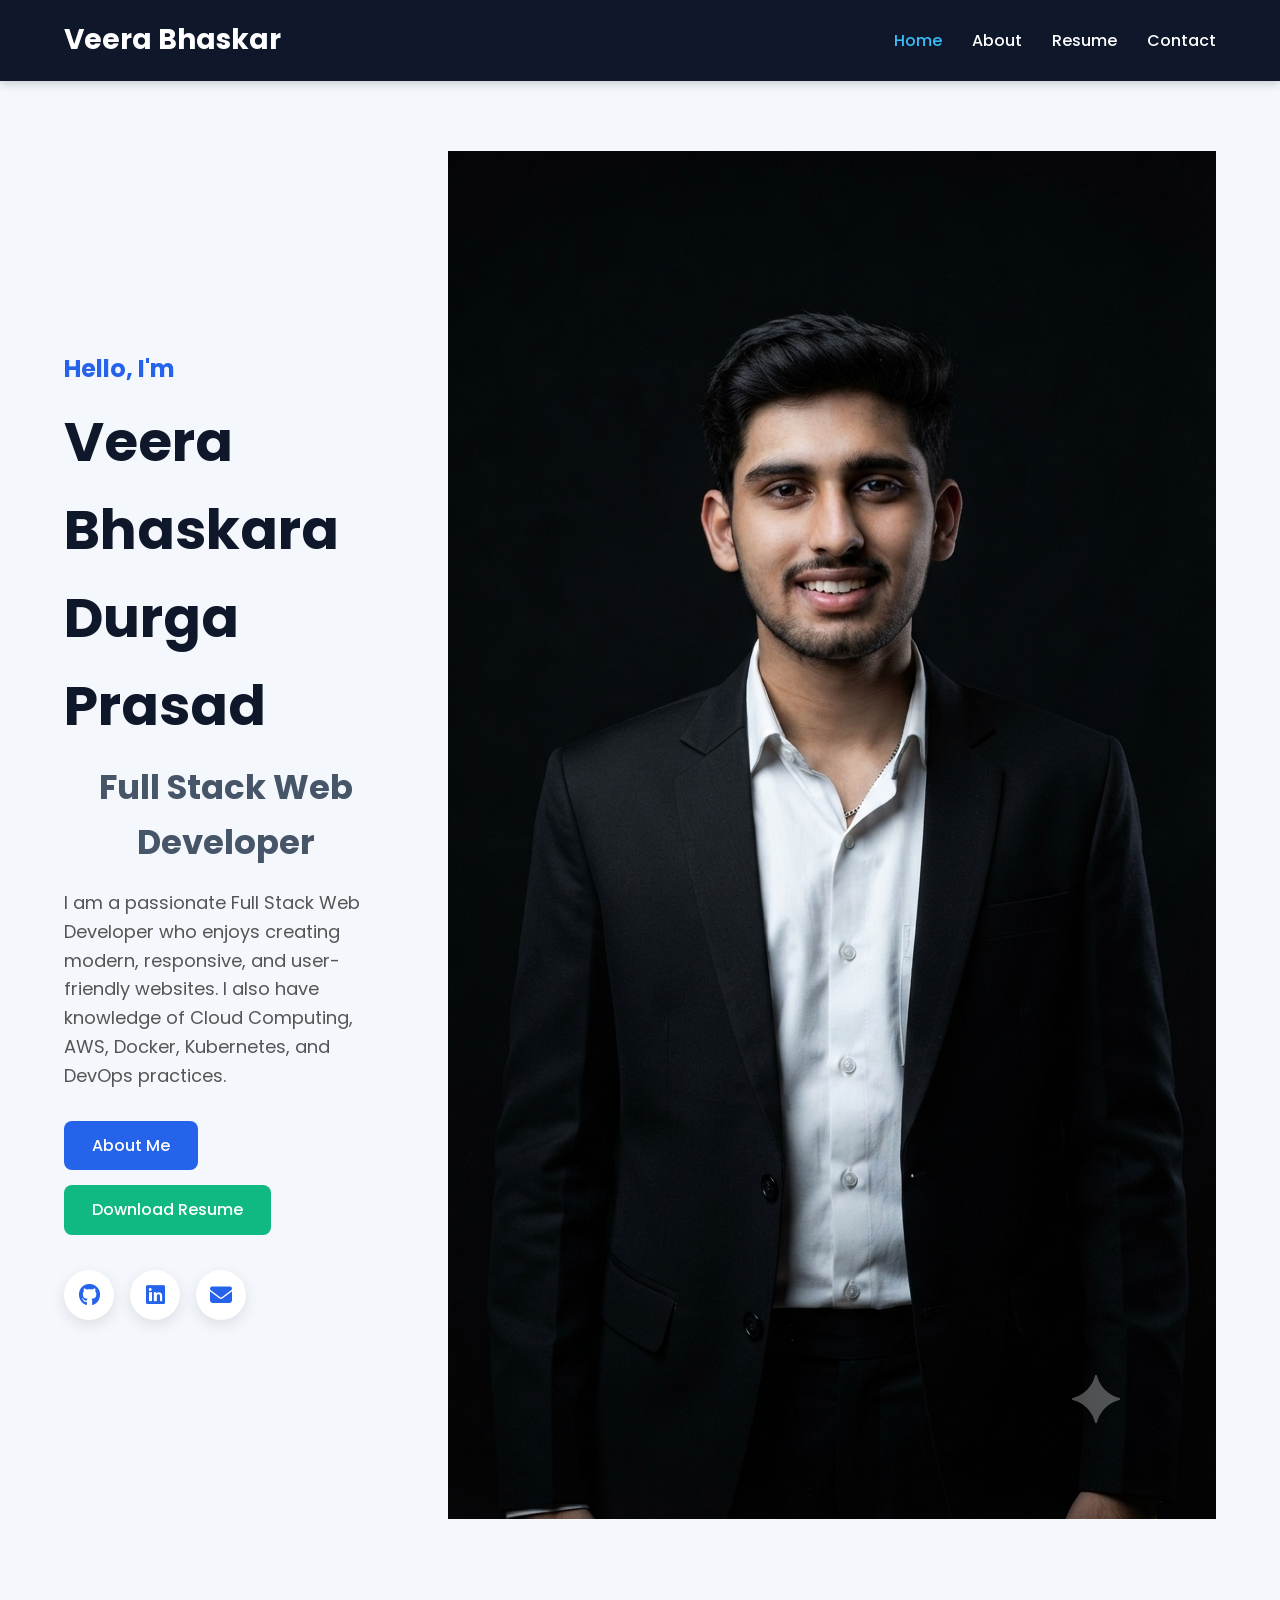
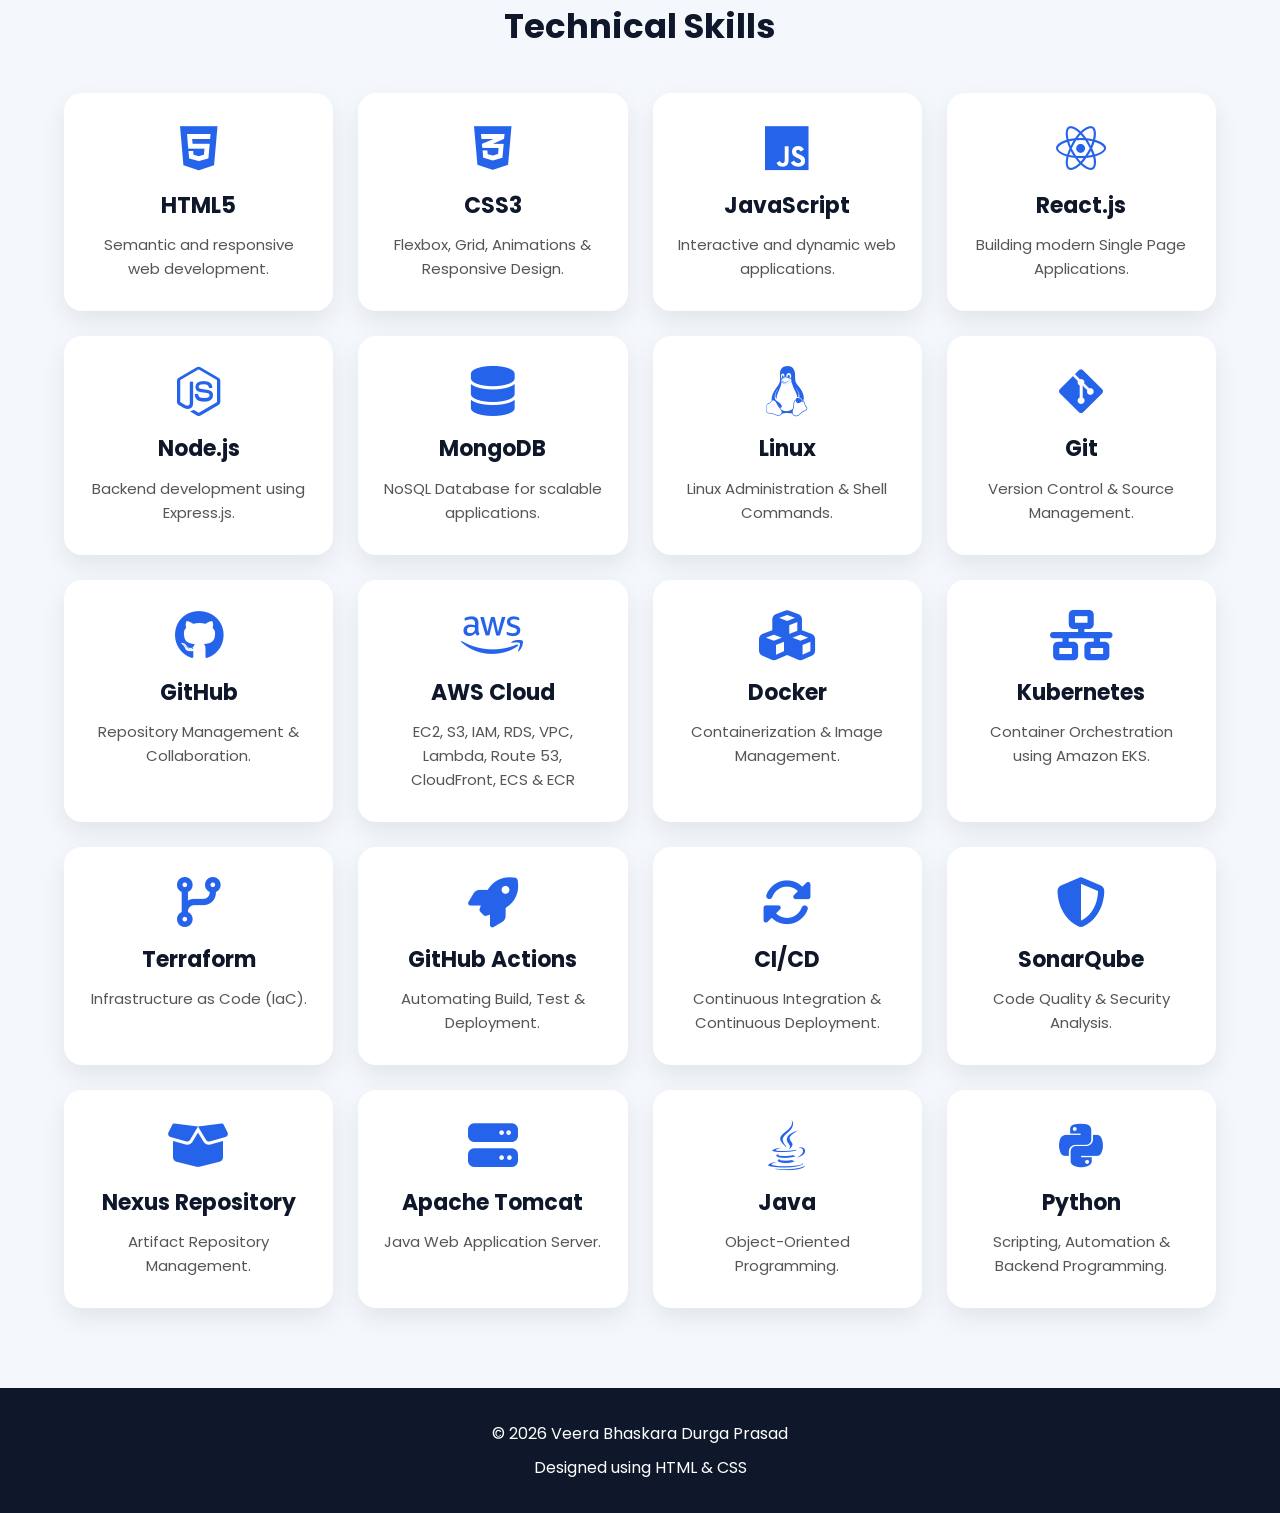
==== commit 20b9c6dd: "Update index.html" ====
--- a/index.html
+++ b/index.html
@@ -49,16 +49,14 @@
 
 <h3>Hello, I'm</h3>
 
-<h1>Koujuluri Veera Bhaskara Durga Prasad</h1>
-
-<h2>Full Stack Web Developer <span>|</span> Cloud & DevOps Engineer</h2>
+<h1>Veera Bhaskara Durga Prasad</h1>
+
+<h2>Full Stack Web Developer</h2>
 
 <p>
-Passionate Full Stack Web Developer with hands-on experience in building
-responsive web applications using HTML, CSS, JavaScript, React.js,
-Node.js, Express.js, and MongoDB. Skilled in AWS Cloud, Docker,
-Kubernetes, Terraform, GitHub Actions, and CI/CD automation, with a
-strong interest in developing scalable and efficient applications.
+I am a passionate Full Stack Web Developer who enjoys creating modern,
+responsive, and user-friendly websites. I also have knowledge of
+Cloud Computing, AWS, Docker, Kubernetes, and DevOps practices.
 </p>
 
 <div class="buttons">
--- a/style.css
+++ b/style.css
@@ -149,20 +149,20 @@
     align-items:center;
 }
 
-.hero-image img{
-    width:340px;
-    height:440px;
+.about-image img{
+    width:330px;
+    height:430px;
     object-fit:cover;
     object-position:center top;
     border-radius:20px;
     border:5px solid #38bdf8;
     box-shadow:0 20px 40px rgba(0,0,0,.25);
-    transition:.4s;
 }
 
 .hero-image img:hover{
     transform:scale(1.03);
 }
+
 
 /* ===========================
    SOCIAL ICONS
@@ -314,37 +314,42 @@
 
 .skill-container{
     display:grid;
-    grid-template-columns:repeat(auto-fit,minmax(220px,1fr));
+    grid-template-columns:repeat(auto-fit,minmax(250px,1fr));
     gap:25px;
+    margin-top:40px;
 }
 
 .skill-card{
     background:#fff;
-    padding:30px 20px;
-    text-align:center;
+    padding:30px 25px;
     border-radius:18px;
+    text-align:center;
     box-shadow:0 10px 25px rgba(0,0,0,.08);
-    transition:.3s;
+    transition:all .3s ease;
 }
 
 .skill-card:hover{
     transform:translateY(-8px);
+    box-shadow:0 15px 35px rgba(0,0,0,.15);
 }
 
 .skill-card i{
     font-size:50px;
     color:#2563eb;
-    margin-bottom:18px;
+    margin-bottom:15px;
 }
 
 .skill-card h3{
+    font-size:22px;
     margin-bottom:10px;
+    color:#0f172a;
 }
 
 .skill-card p{
-    color:#666;
-}
-
+    font-size:15px;
+    color:#555;
+    line-height:1.6;
+}
 /* ===========================
    ABOUT SKILL GRID
 =========================== */
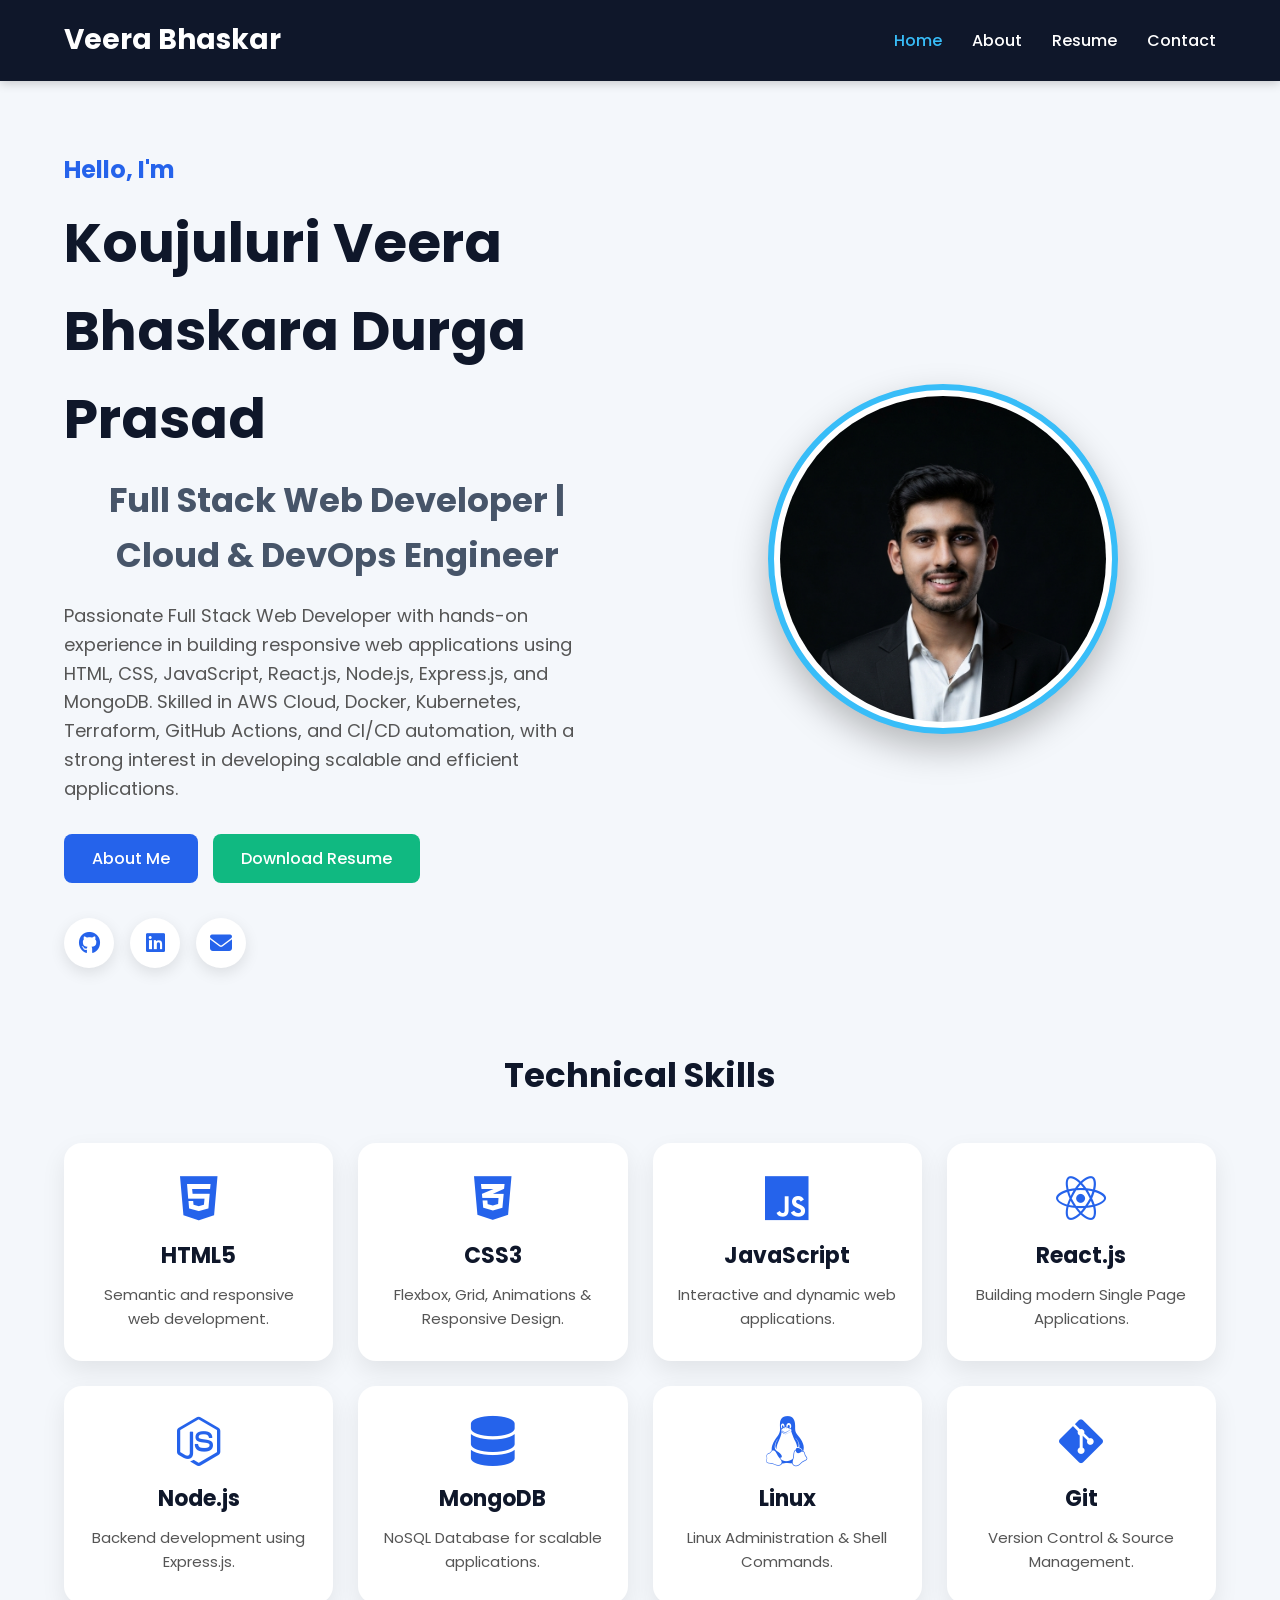
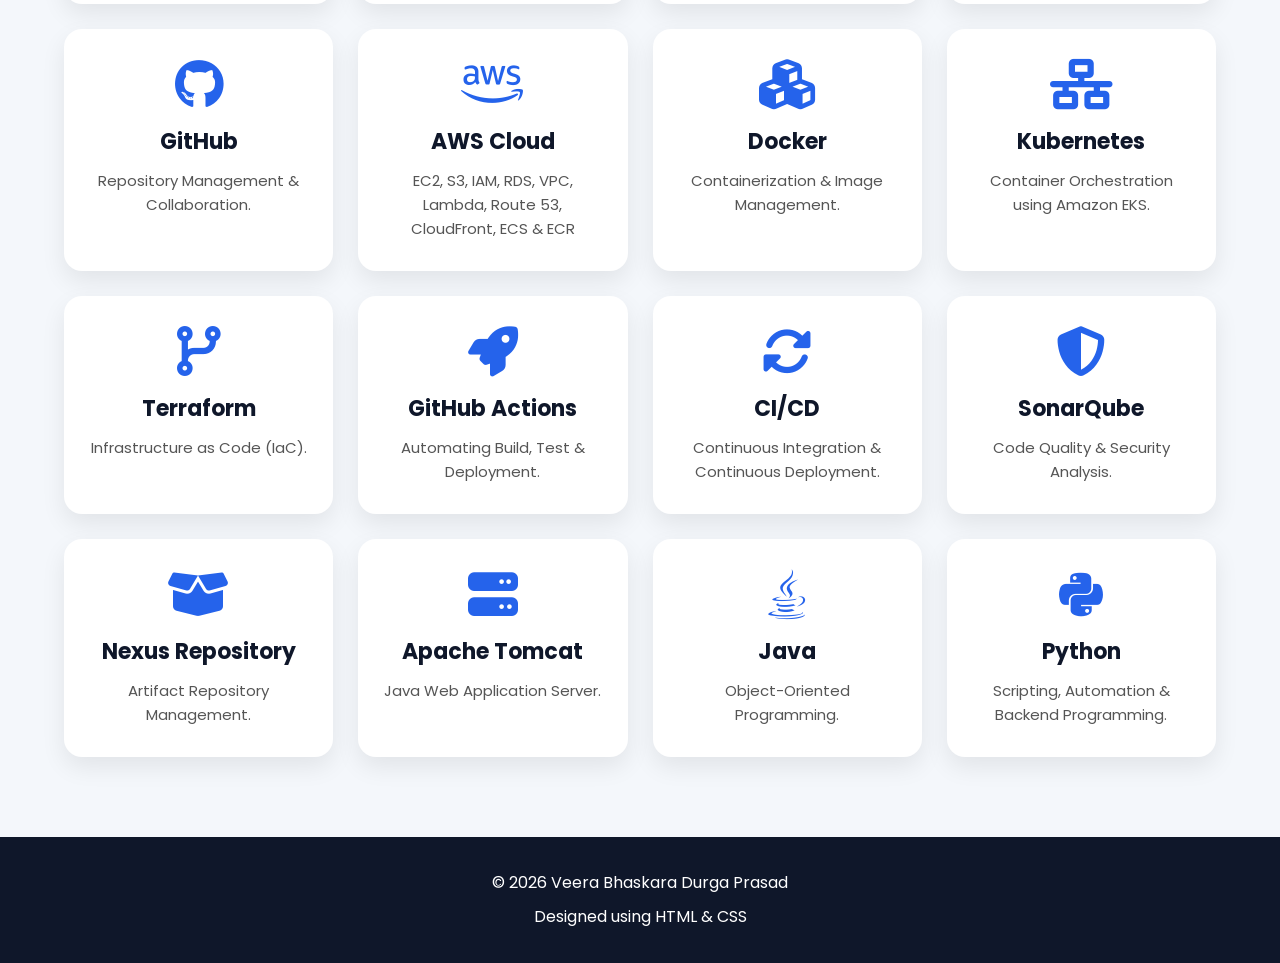
==== commit 1d3e1c60: "Update index.html" ====
--- a/index.html
+++ b/index.html
@@ -49,14 +49,16 @@
 
 <h3>Hello, I'm</h3>
 
-<h1>Veera Bhaskara Durga Prasad</h1>
-
-<h2>Full Stack Web Developer</h2>
+<h1>Koujuluri Veera Bhaskara Durga Prasad</h1>
+
+<h2>Full Stack Web Developer <span>|</span> Cloud & DevOps Engineer</h2>
 
 <p>
-I am a passionate Full Stack Web Developer who enjoys creating modern,
-responsive, and user-friendly websites. I also have knowledge of
-Cloud Computing, AWS, Docker, Kubernetes, and DevOps practices.
+Passionate Full Stack Web Developer with hands-on experience in building
+responsive web applications using HTML, CSS, JavaScript, React.js,
+Node.js, Express.js, and MongoDB. Skilled in AWS Cloud, Docker,
+Kubernetes, Terraform, GitHub Actions, and CI/CD automation, with a
+strong interest in developing scalable and efficient applications.
 </p>
 
 <div class="buttons">
--- a/style.css
+++ b/style.css
@@ -143,24 +143,33 @@
     background:#059669;
 }
 
+/* ===========================
+   HERO IMAGE
+=========================== */
+
 .hero-image{
+    flex:1;
     display:flex;
     justify-content:center;
     align-items:center;
 }
 
-.about-image img{
-    width:330px;
-    height:430px;
+.hero-image img{
+    width:350px;
+    height:350px;
+    border-radius:50%;
     object-fit:cover;
     object-position:center top;
-    border-radius:20px;
-    border:5px solid #38bdf8;
-    box-shadow:0 20px 40px rgba(0,0,0,.25);
+    border:6px solid #38bdf8;
+    background:#ffffff;
+    padding:6px;
+    box-shadow:0 15px 35px rgba(0,0,0,0.25);
+    transition:0.4s ease;
 }
 
 .hero-image img:hover{
-    transform:scale(1.03);
+    transform:scale(1.05);
+    box-shadow:0 20px 45px rgba(56,189,248,0.4);
 }
 
 
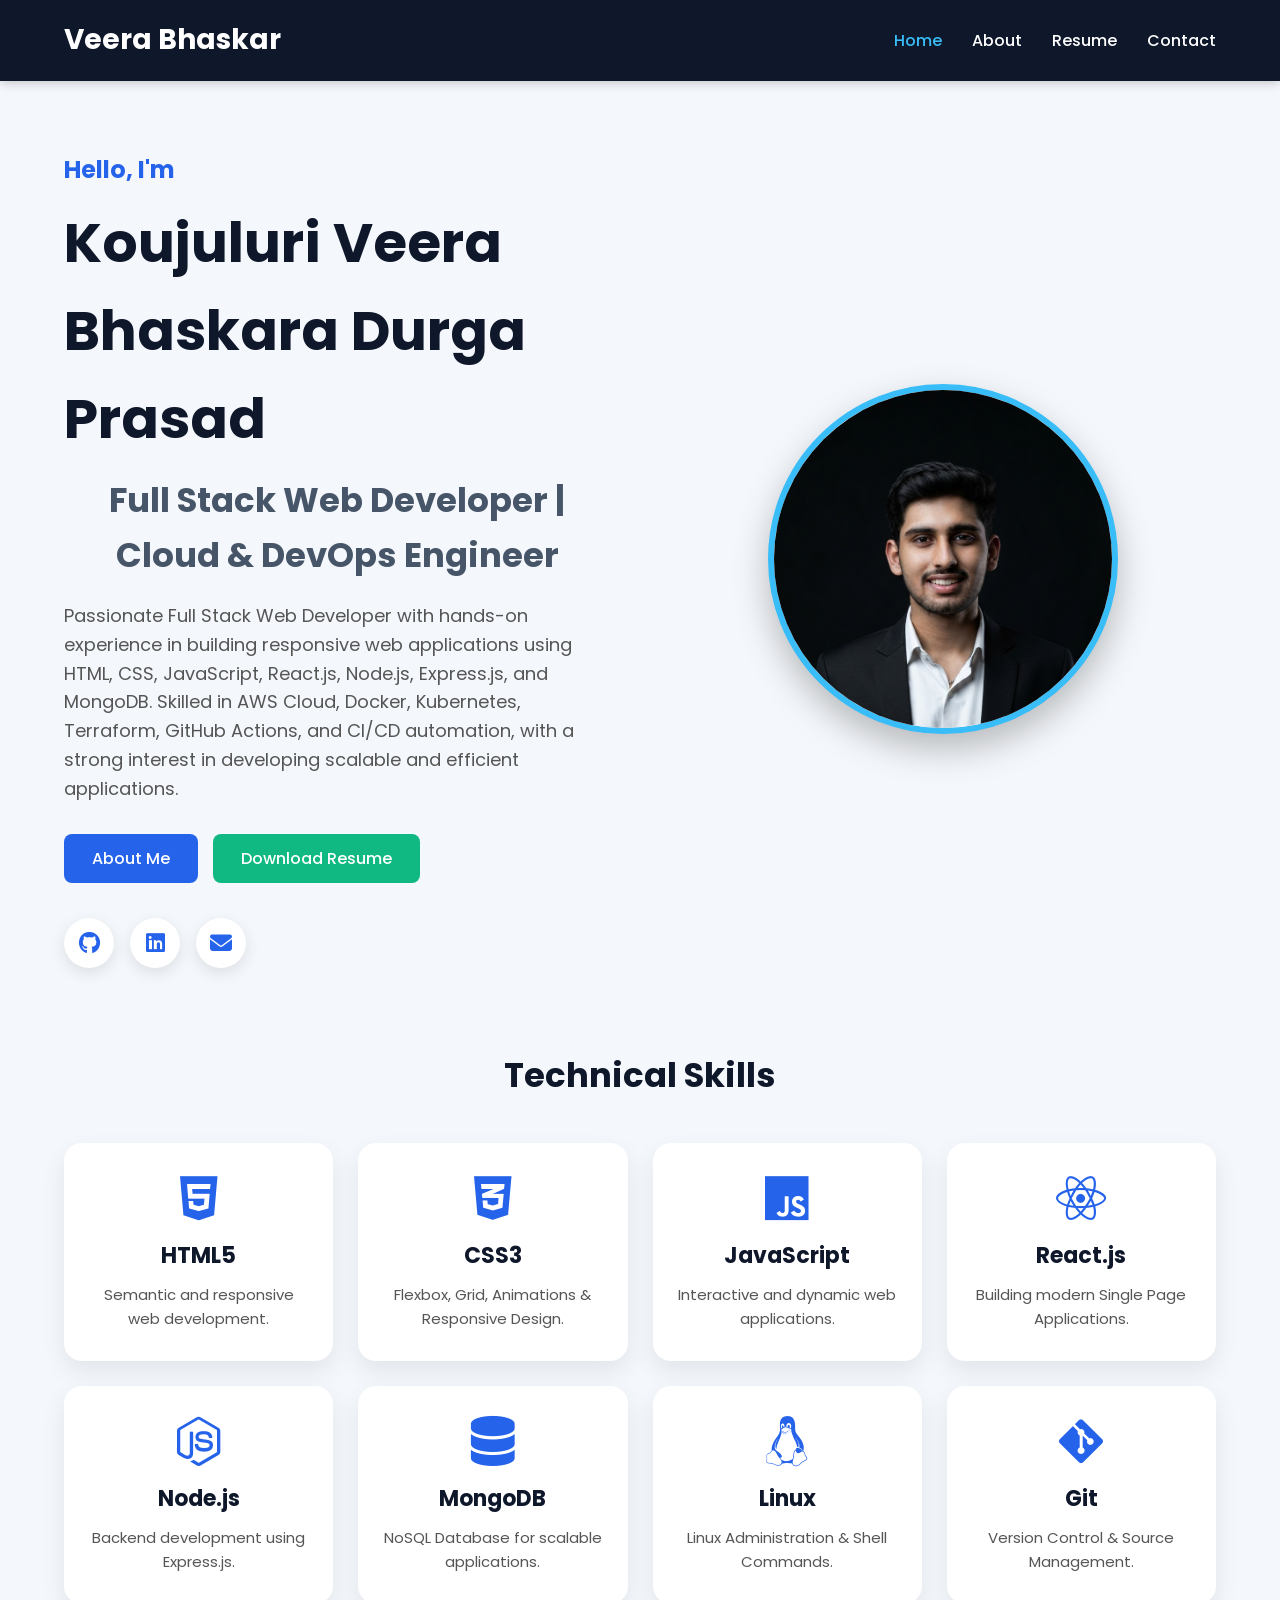
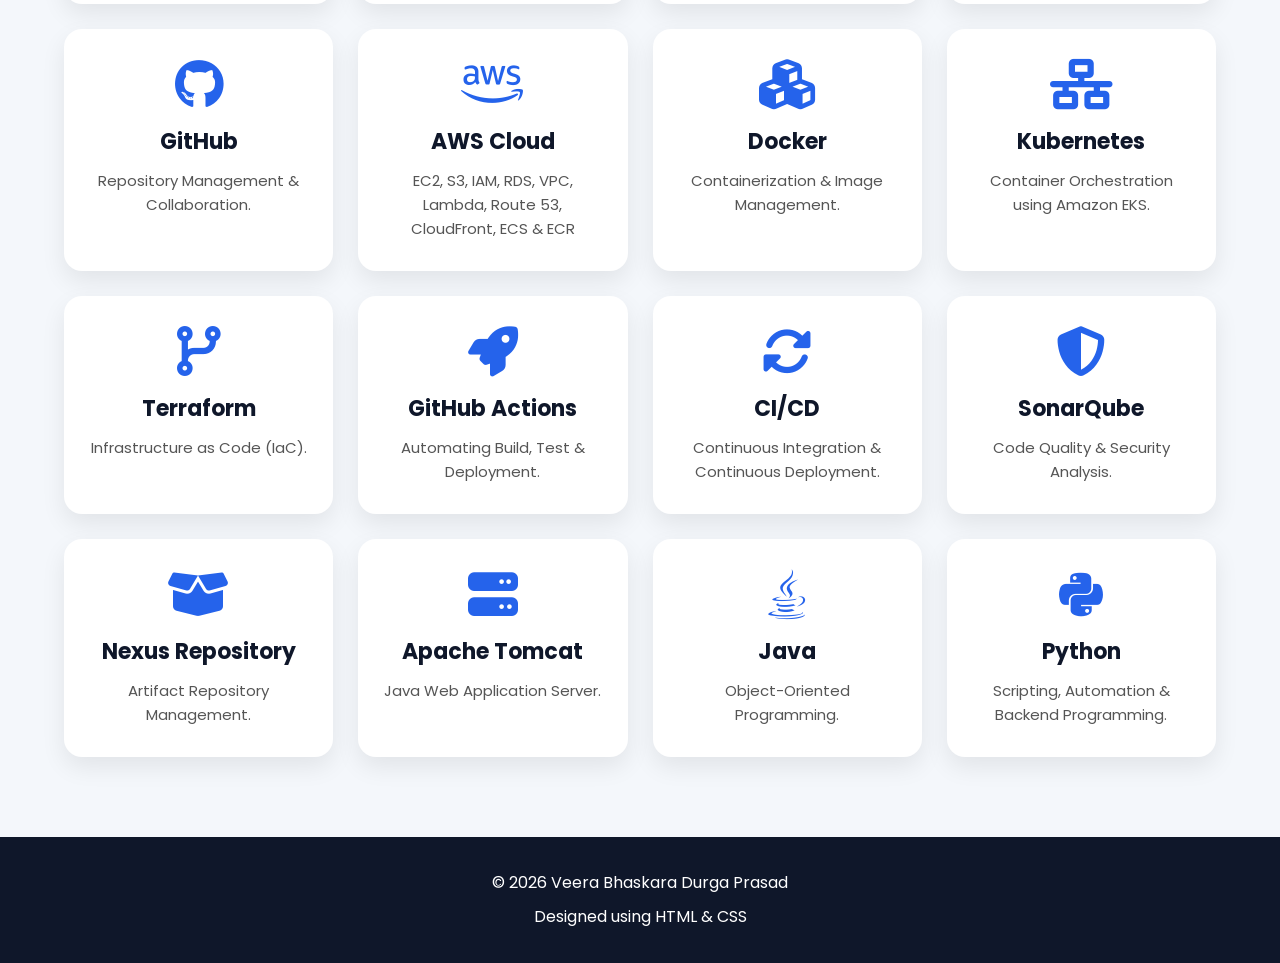
==== commit c6f3d767: "Update alt text for profile image" ====
--- a/index.html
+++ b/index.html
@@ -97,9 +97,7 @@
 </div>
 
 <div class="hero-image">
-
-<img src="images/profile.png" alt="Veera Bhaskara">
-
+    <img src="images/profile.png" alt="Koujuluri Veera Bhaskara Durga Prasad">
 </div>
 
 </section>
--- a/style.css
+++ b/style.css
@@ -161,8 +161,7 @@
     object-fit:cover;
     object-position:center top;
     border:6px solid #38bdf8;
-    background:#ffffff;
-    padding:6px;
+    background:#fff;
     box-shadow:0 15px 35px rgba(0,0,0,0.25);
     transition:0.4s ease;
 }
